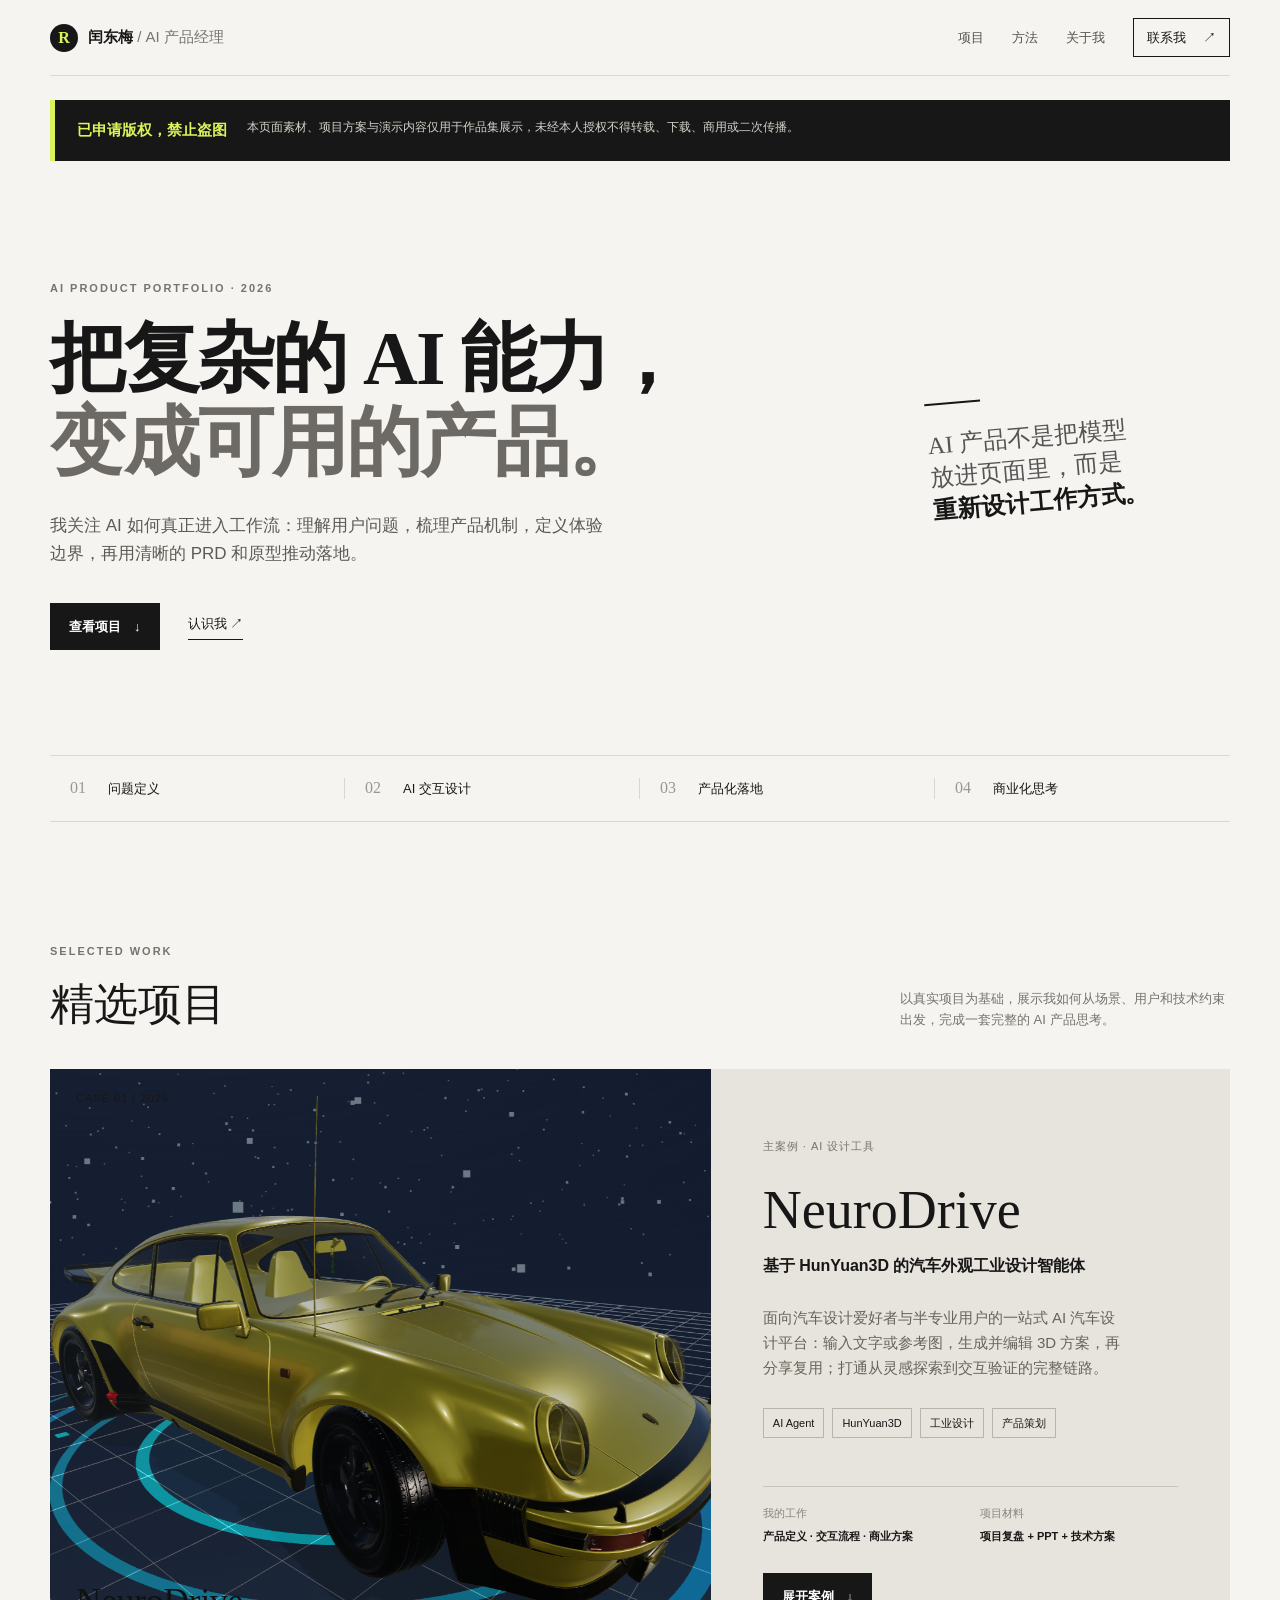
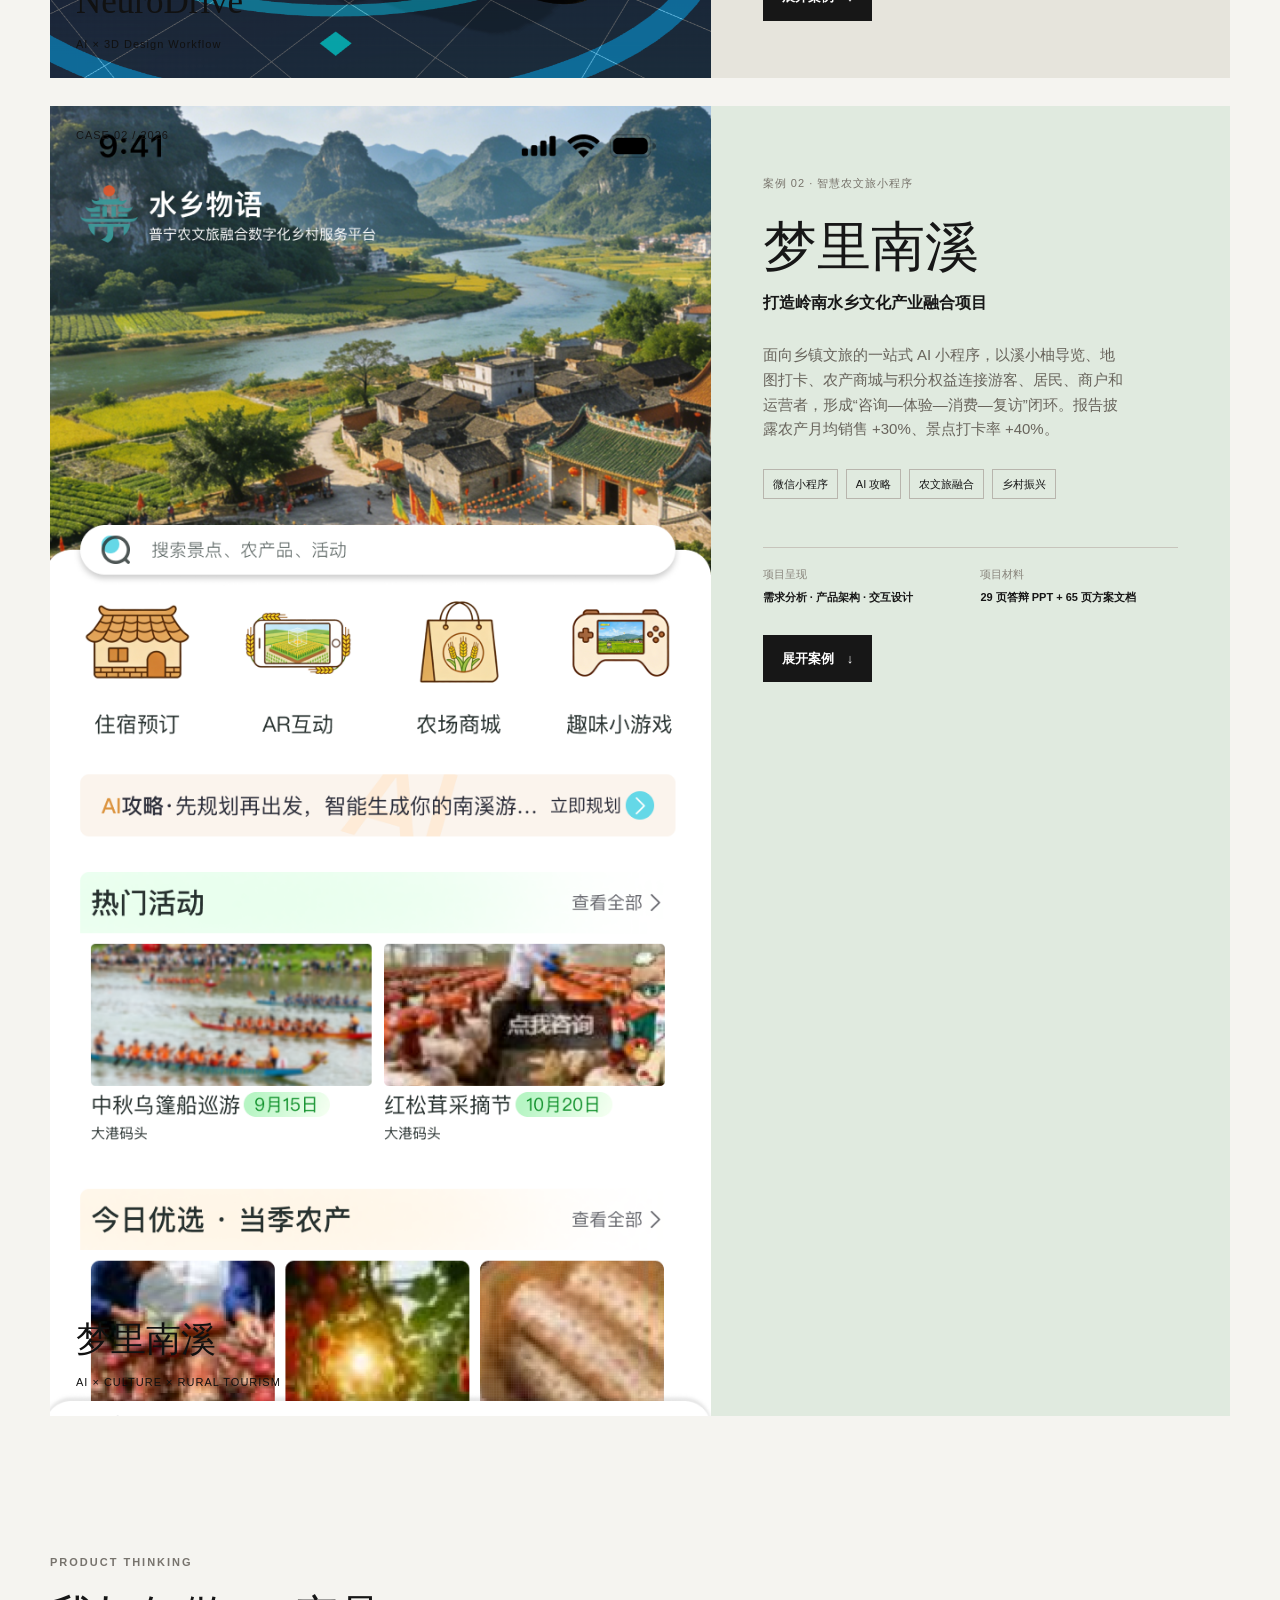
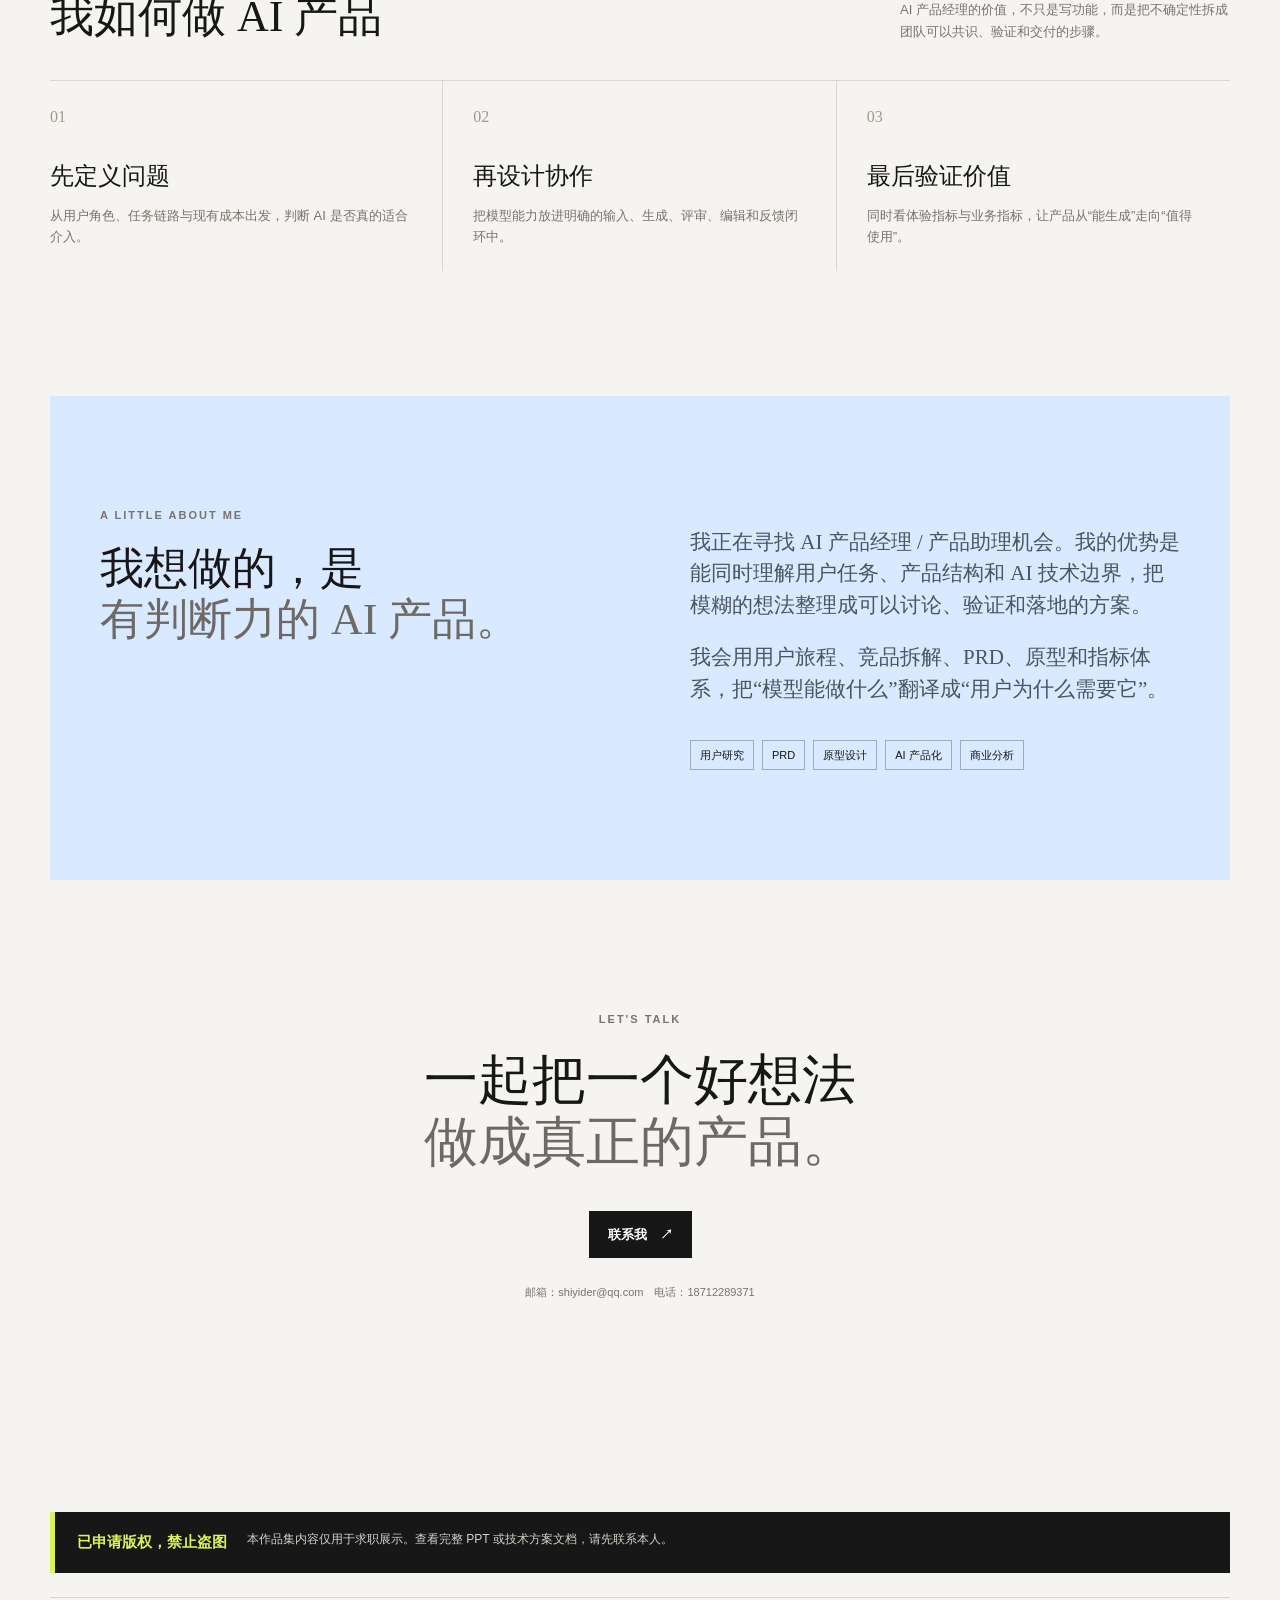
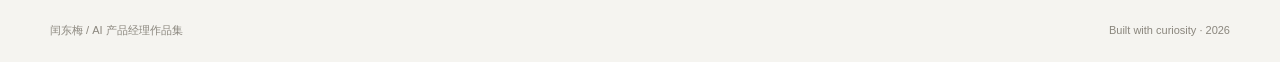
==== portfolio/index.html @ 915ef73a "Add portfolio site" ====
<!doctype html>
<html lang="zh-CN">
<head><meta charset="utf-8"><meta name="viewport" content="width=device-width,initial-scale=1"><meta name="description" content="闰东梅的 AI 产品经理作品集：从用户问题到 AI 产品方案。"><title>闰东梅 | AI 产品经理作品集</title><link rel="stylesheet" href="css/style.css"></head>
<body>
<header class="site-header"><a class="brand" href="#top"><span class="brand-mark">R</span><span>闰东梅<span class="muted"> / AI 产品经理</span></span></a><nav class="nav"><a href="#work">项目</a><a href="#method">方法</a><a href="#about">关于我</a><a class="nav-cta" href="#contact">联系我 <span>↗</span></a></nav></header>
<main id="top">
<section class="hero wrap"><div class="hero-copy"><p class="eyebrow">AI PRODUCT PORTFOLIO · 2026</p><h1>把复杂的 AI 能力，<br><em>变成可用的产品。</em></h1><p class="hero-lead">我关注 AI 如何真正进入工作流：理解用户问题，梳理产品机制，定义体验边界，再用清晰的 PRD 和原型推动落地。</p><div class="hero-actions"><a class="button primary" href="#work">查看项目 <span>↓</span></a><a class="text-link" href="#about">认识我 <span>↗</span></a></div></div><div class="hero-note"><span class="note-line"></span><p>AI 产品不是把模型<br>放进页面里，而是<br><strong>重新设计工作方式。</strong></p></div></section>
<section class="signal wrap"><div><b>01</b><span>问题定义</span></div><div><b>02</b><span>AI 交互设计</span></div><div><b>03</b><span>产品化落地</span></div><div><b>04</b><span>商业化思考</span></div></section>
<section id="work" class="work wrap"><div class="section-head"><div><p class="eyebrow">SELECTED WORK</p><h2>精选项目</h2></div><p class="section-intro">以真实项目为基础，展示我如何从场景、用户和技术约束出发，完成一套完整的 AI 产品思考。</p></div><article class="featured-project"><div class="project-visual"><div class="visual-label">CASE 01 / 2026</div><img src="images/project2/car_design_62.png" alt="NeuroDrive 汽车外观设计方案"><div class="visual-caption">NeuroDrive<br><small>AI × 3D Design Workflow</small></div></div><div class="project-content"><p class="project-kicker">主案例 · AI 设计工具</p><h3>NeuroDrive</h3><p class="project-title">基于 HunYuan3D 的汽车外观工业设计智能体</p><p class="project-desc">面向汽车设计爱好者与半专业用户的一站式 AI 汽车设计平台：输入文字或参考图，生成并编辑 3D 方案，再分享复用；打通从灵感探索到交互验证的完整链路。</p><div class="tag-row"><span>AI Agent</span><span>HunYuan3D</span><span>工业设计</span><span>产品策划</span></div><div class="project-meta"><div><small>我的工作</small><b>产品定义 · 交互流程 · 商业方案</b></div><div><small>项目材料</small><b>项目复盘 + PPT + 技术方案</b></div></div><a class="button dark" href="#case">展开案例 <span>↓</span></a></div></article></section>
<section id="method" class="method wrap"><div class="section-head"><div><p class="eyebrow">PRODUCT THINKING</p><h2>我如何做 AI 产品</h2></div><p class="section-intro">AI 产品经理的价值，不只是写功能，而是把不确定性拆成团队可以共识、验证和交付的步骤。</p></div><div class="method-grid"><div><span>01</span><h3>先定义问题</h3><p>从用户角色、任务链路与现有成本出发，判断 AI 是否真的适合介入。</p></div><div><span>02</span><h3>再设计协作</h3><p>把模型能力放进明确的输入、生成、评审、编辑和反馈闭环中。</p></div><div><span>03</span><h3>最后验证价值</h3><p>同时看体验指标与业务指标，让产品从“能生成”走向“值得使用”。</p></div></div></section>
<section id="case" class="case wrap"><div class="case-intro"><p class="eyebrow">CASE STUDY / NEURODRIVE</p><h2>从“设计效率低”<br>到“方案可持续迭代”</h2><p>以项目复盘报告为主线，结合原 PPT、技术方案、产品流程与界面证据整合。下方分别标注产品目标和报告记录的验证结果，便于快速理解方案与项目产出。</p><div class="source-links"><a href="mailto:shiyider@qq.com?subject=NeuroDrive">???????? PPT ?</a><a href="mailto:shiyider@qq.com?subject=NeuroDrive">?????????? ?</a></div></div>
<div class="case-block"><div class="block-title"><span>01</span><h3>系统五大功能</h3></div><p class="block-desc">NeuroDrive 不止是一个生成器，而是一套围绕设计、改造、感知、协作与沉淀建立的汽车智能创作系统。</p><div class="feature-showcase"><article><div class="feature-number">01</div><h4>生成 2D 平面图</h4><p>输入车型描述、风格关键词和参考图，快速探索汽车外观方向，为后续建模提供设计依据。</p><span class="feature-proof">证据：多模态输入与方案生成工作台</span></article><article><div class="feature-number">02</div><h4>生成 3D 模型图</h4><p>将二维创意推进到可观察、可旋转、可调整的三维模型，支持方案评审与继续改造。</p><span class="feature-proof">证据：3D 模型生成与实时预览</span></article><article><div class="feature-number">03</div><h4>智联感知仓</h4><p>通过物联网设备实时监测车辆与环境状态，把数字模型、实体车辆和传感器数据连接起来。</p><span class="feature-proof">证据：FLUXTWIN IOT 实时监测面板</span></article><article><div class="feature-number">04</div><h4>汽车改造车间</h4><p>围绕材质、轮毂、天气、涂鸦和零部件查看等维度进行个性化改造，并支持模型导出。</p><span class="feature-proof">证据：20+ 颜色、13 种轮毂、7 种天气与语义分割</span></article><article><div class="feature-number">05</div><h4>汽车模型社区</h4><p>沉淀用户作品、改造方案和模型资产，让个人创作可以被展示、复用和持续迭代。</p><span class="feature-proof">产品规划：作品发布、模型分享与灵感互动</span></article></div></div>
<div class="case-block"><div class="block-title"><span>02</span><h3>关键功能证据</h3></div><p class="block-desc">将演示截图转化为 HR 可以快速扫描的产品证据：我不仅参与功能设计，也能把功能组织成完整的用户工作流。</p><div class="evidence-grid"><figure class="evidence-card evidence-wide"><img src="assets/neurodrive/workspace-preview.png" alt="NeuroDrive 3D 创作工作台（替换图）"><figcaption><b>3D 创作工作台</b><span>从输入汽车描述到生成、预览和进一步改造，形成端到端创作入口。</span></figcaption></figure><figure class="evidence-card"><img src="assets/neurodrive/modification-workshop.png" alt="汽车改造车间功能展示"><figcaption><b>汽车改造车间</b><span>材质、颜色、轮毂、天气、涂鸦和部件查看，构成可操作的改造参数。</span></figcaption></figure><figure class="evidence-card"><img src="assets/neurodrive/iot-digital-twin.png" alt="IoT 数字孪生车辆与传感器状态界面（替换图）"><figcaption><b>IoT 数字孪生</b><span>3D 车辆与实时传感器状态同屏联动。</span></figcaption></figure><figure class="evidence-card"><img src="assets/neurodrive/blender-model.png" alt="Blender 汽车模型侧视图"><figcaption><b>Blender 自建模型</b><span>团队使用 Blender 完成模型制作，展示从 AI 方案到 3D 资产的落地能力。</span></figcaption></figure></div></div>
<div class="case-block"><div class="block-title"><span>03</span><h3>背景与痛点</h3></div><div class="pain-grid"><div><b>灵感到方案</b><p>概念草图、参考图和文字需求分散在不同工具，早期沟通成本高。</p></div><div><b>方案到验证</b><p>三维效果生成与修改依赖专业软件，非设计角色难以快速参与评审。</p></div><div><b>迭代到沉淀</b><p>每一轮修改缺少可追溯的版本与参数，经验难以复用。</p></div></div></div>
<div class="case-block"><div class="block-title"><span>02</span><h3>产品方案与用户流</h3></div><div class="flow"><div><span>输入</span><b>文字 / 参考图 / 设计约束</b></div><i>→</i><div><span>生成</span><b>AI Agent 理解意图</b></div><i>→</i><div><span>评审</span><b>多方案对比与标注</b></div><i>→</i><div><span>迭代</span><b>参数调整 / 再生成</b></div></div><div class="feature-list"><p><b>核心功能</b> 多模态输入 · 风格与比例控制 · 多方案生成 · 版本对比 · 设计评审记录</p><p><b>AI 边界</b> AI 负责扩大探索空间，人负责审美判断、工程约束与最终决策。</p></div></div>
<div class="case-block"><div class="block-title"><span>03</span><h3>PRD 关键页</h3></div><div class="prd-grid"><div><small>P0 · 需求 01</small><h4>生成设计方案</h4><p>用户输入车型定位、设计关键词与参考图后，系统生成可比较的候选方案，并展示本次生成的约束条件。</p><label>验收标准</label><p class="accept">生成结果与输入约束一致；支持收藏、重新生成与进入详情。</p></div><div><small>P0 · 需求 02</small><h4>方案对比与迭代</h4><p>用户可对多个方案进行并列对比，通过自然语言或参数调整继续迭代。</p><label>验收标准</label><p class="accept">保留版本关系；每次迭代可回退；修改意图可被系统复述确认。</p></div><div><small>P1 · 需求 03</small><h4>评审协作</h4><p>支持对关键部位添加批注，沉淀评审结论，为下一轮生成提供上下文。</p><label>验收标准</label><p class="accept">批注与版本绑定；结论可导出；权限与项目成员可管理。</p></div></div></div>
<div class="case-block"><div class="block-title"><span>04</span><h3>原型与视觉方向</h3></div><p class="block-desc">界面以“工作台”而非“聊天框”为核心：左侧管理项目上下文，中间浏览方案，右侧控制生成条件与迭代历史。</p><div class="prototype-wall"><img src="images/project2/car_design_63.png" alt="方案界面素材"><img src="images/project2/car_design_64.png" alt="设计方案素材"><img src="images/project2/car_design_68.png" alt="设计流程素材"><img src="images/project2/car_design_69.png" alt="三维设计素材"></div></div>
<div class="case-block two-col"><div><div class="block-title"><span>05</span><h3>竞品与产品拆解</h3></div><p>竞品可按“生成能力 × 专业控制 × 协作沉淀”拆解。通用图像生成工具擅长探索，但缺少汽车设计语境；传统 3D 软件专业度高，但学习成本和协作门槛高。</p><div class="matrix"><div><span>通用生成工具</span><b>探索快</b></div><div><span>传统 3D 工具</span><b>控制强</b></div><div class="highlight"><span>NeuroDrive</span><b>连接生成与设计流程</b></div></div></div><div><div class="block-title"><span>06</span><h3>商业模式</h3></div><ul class="clean-list"><li><b>目标客户</b><span>汽车设计团队、设计院校、独立设计师</span></li><li><b>价值主张</b><span>降低早期探索成本，缩短方案沟通与验证周期</span></li><li><b>收入方式</b><span>团队订阅 + 企业私有化部署 + 增值算力服务</span></li><li><b>关键指标</b><span>有效方案采纳率、单项目迭代次数、评审周期</span></li></ul></div></div></section>
<section id="about" class="about wrap"><div><p class="eyebrow">A LITTLE ABOUT ME</p><h2>我想做的，是<br><em>有判断力的 AI 产品。</em></h2></div><div class="about-copy"><p>我正在寻找 AI 产品经理 / 产品助理机会。我的优势是能同时理解用户任务、产品结构和 AI 技术边界，把模糊的想法整理成可以讨论、验证和落地的方案。</p><p>我会用用户旅程、竞品拆解、PRD、原型和指标体系，把“模型能做什么”翻译成“用户为什么需要它”。</p><div class="skill-row"><span>用户研究</span><span>PRD</span><span>原型设计</span><span>AI 产品化</span><span>商业分析</span></div></div></section>
<section id="contact" class="contact wrap"><p class="eyebrow">LET'S TALK</p><h2>一起把一个好想法<br><em>做成真正的产品。</em></h2><a class="button primary" href="mailto:shiyider@qq.com">联系我 <span>↗</span></a><p class="contact-note">邮箱：shiyider@qq.com　电话：18712289371</p></section>
</main><footer class="footer wrap"><span>闰东梅 / AI 产品经理作品集</span><span>Built with curiosity · 2026</span></footer><script src="js/main.js"></script><script src="js/neurodrive-review.js"></script><script src="js/nanxi-review.js"></script></body></html>
---- portfolio/css/style.css ----
:root{--ink:#171717;--muted:#77736d;--paper:#f5f4f0;--line:#d9d7d0;--acid:#d8f45a;--blue:#d9e9ff}*{box-sizing:border-box}html{scroll-behavior:smooth}body{margin:0;background:var(--paper);color:var(--ink);font:15px/1.65 Arial,"Microsoft YaHei",sans-serif}a{color:inherit;text-decoration:none}.wrap{width:min(1180px,calc(100% - 64px));margin:auto}.site-header{height:76px;display:flex;align-items:center;justify-content:space-between;width:min(1180px,calc(100% - 64px));margin:auto;border-bottom:1px solid var(--line)}.brand{display:flex;gap:10px;align-items:center;font-weight:700}.brand-mark{display:grid;place-items:center;width:28px;height:28px;background:var(--ink);color:var(--acid);font:700 16px Georgia;border-radius:50%}.muted{color:var(--muted);font-weight:400}.nav{display:flex;align-items:center;gap:28px;font-size:13px}.nav a{color:#57534d}.nav-cta{border:1px solid var(--ink);padding:8px 13px;color:var(--ink)!important}.nav-cta span,.button span{margin-left:13px}.hero{min-height:570px;display:flex;align-items:center;justify-content:space-between;padding:85px 0 95px}.eyebrow{font-size:11px;letter-spacing:2px;color:var(--muted);margin:0 0 20px;font-weight:700}.hero h1{font:600 clamp(42px,6vw,76px)/1.1 Georgia,"Songti SC",serif;letter-spacing:-2px;margin:0 0 27px}.hero h1 em,.about h2 em,.contact h2 em{font-style:normal;color:#6d6a65}.hero-lead{max-width:560px;font-size:17px;color:#5e5b55}.hero-actions{display:flex;align-items:center;gap:28px;margin-top:35px}.button{display:inline-flex;align-items:center;padding:13px 19px;font-size:13px;font-weight:700}.button.primary{background:var(--ink);color:#fff}.button.dark{background:var(--ink);color:#fff;margin-top:28px}.text-link{font-size:13px;border-bottom:1px solid var(--ink);padding-bottom:4px}.hero-note{width:300px;font:24px/1.35 Georgia,"Songti SC",serif;transform:rotate(-5deg);color:#555}.hero-note .note-line{display:block;width:56px;border-top:2px solid var(--ink);margin-bottom:22px}.hero-note strong{color:var(--ink)}.signal{display:grid;grid-template-columns:repeat(4,1fr);border-top:1px solid var(--line);border-bottom:1px solid var(--line);padding:22px 0;margin-bottom:120px}.signal div{display:flex;gap:22px;align-items:center;border-right:1px solid var(--line);padding-left:20px}.signal div:last-child{border-right:0}.signal b{font:16px Georgia;color:#9b978e}.signal span{font-size:13px}.section-head{display:flex;justify-content:space-between;align-items:end;margin-bottom:38px}.section-head h2,.about h2,.contact h2{font:500 44px/1.15 Georgia,"Songti SC",serif;margin:0}.section-intro{max-width:330px;color:var(--muted);font-size:13px;margin:0}.featured-project{display:grid;grid-template-columns:1.12fr .88fr;background:#e6e4dc}.project-visual{min-height:520px;position:relative;overflow:hidden;background:#cddae4}.project-visual img{width:100%;height:100%;object-fit:cover;display:block;mix-blend-mode:multiply}.visual-label{position:absolute;z-index:2;top:23px;left:26px;font:11px Arial;letter-spacing:1px}.visual-caption{position:absolute;z-index:2;bottom:24px;left:26px;font:35px Georgia;line-height:1;color:#111}.visual-caption small{font:11px Arial;letter-spacing:1px}.project-content{padding:57px 52px}.project-kicker{font-size:11px;color:#78746c;letter-spacing:1px}.project-content h3{font:54px/1 Georgia;margin:28px 0 10px}.project-title{font-size:16px;font-weight:700}.project-desc{color:#68645c;margin:27px 0;max-width:365px}.tag-row{display:flex;flex-wrap:wrap;gap:8px}.tag-row span,.skill-row span{border:1px solid #b8b5ad;padding:5px 9px;font-size:11px}.project-meta{border-top:1px solid #c7c4bb;margin-top:48px;padding-top:17px;display:grid;grid-template-columns:1fr 1fr;gap:20px}.project-meta small{display:block;color:#88847b;font-size:11px}.project-meta b{display:block;font-size:11px;margin-top:5px}.method{padding:137px 0 125px}.method-grid{display:grid;grid-template-columns:repeat(3,1fr);border-top:1px solid var(--line)}.method-grid>div{padding:24px 30px 10px 0;border-right:1px solid var(--line)}.method-grid>div+div{padding-left:30px}.method-grid>div:last-child{border:0}.method-grid span,.block-title span{color:#9d998e;font:16px Georgia}.method-grid h3{font:24px Georgia;margin:30px 0 12px}.method-grid p,.block-desc{color:var(--muted);font-size:13px}.case{padding-bottom:130px}.case-intro{display:grid;grid-template-columns:1fr 1.4fr 1fr;gap:50px;padding-bottom:75px}.case-intro h2{font:40px/1.15 Georgia;margin:0}.case-intro>p:not(.eyebrow){color:var(--muted);font-size:13px;margin:0}.source-links{grid-column:2/4;display:flex;gap:22px}.source-links a{font-size:12px;text-decoration:underline}.case-block{border-top:1px solid var(--line);padding:34px 0 72px}.block-title{display:flex;gap:22px;align-items:baseline;margin-bottom:30px}.block-title h3{font:28px Georgia;margin:0}.pain-grid{display:grid;grid-template-columns:repeat(3,1fr);gap:35px;padding-left:63px}.pain-grid b{font-size:14px}.pain-grid p{font-size:13px;color:var(--muted);margin-top:9px}.flow{display:grid;grid-template-columns:1fr 30px 1fr 30px 1fr 30px 1fr;align-items:center;gap:12px;padding:30px 0;border-top:1px solid var(--line);border-bottom:1px solid var(--line)}.flow div{background:#e8e6de;padding:18px 16px}.flow span{display:block;color:#99958c;font-size:11px}.flow b{font-size:13px}.flow i{font-style:normal;color:#888}.feature-list{display:grid;grid-template-columns:1fr 1fr;gap:30px;margin:25px 0 0 63px}.feature-list p{font-size:13px;color:var(--muted)}.feature-list b{color:var(--ink);margin-right:8px}.prd-grid{display:grid;grid-template-columns:repeat(3,1fr);gap:18px;padding-left:63px}.prd-grid>div{background:#e8e6de;padding:25px}.prd-grid small{color:#958f83;font-size:11px}.prd-grid h4{font:21px Georgia;margin:23px 0 10px}.prd-grid p{font-size:12px;color:var(--muted)}.prd-grid label{font-size:10px;color:#777268}.prd-grid .accept{border-left:2px solid #a8b568;padding-left:10px}.block-desc{margin:-14px 0 25px 63px}.prototype-wall{display:grid;grid-template-columns:repeat(4,1fr);gap:13px;margin-left:63px}.prototype-wall img{width:100%;height:190px;object-fit:cover;background:#dce8ee}.two-col{display:grid;grid-template-columns:1fr 1fr;gap:80px}.two-col .block-title{margin-bottom:20px}.two-col p{font-size:13px;color:var(--muted)}.matrix{margin-top:25px}.matrix div{display:flex;justify-content:space-between;padding:11px 14px;border-bottom:1px solid var(--line);font-size:12px}.matrix .highlight{background:var(--ink);color:#fff;border:0}.clean-list{padding:0;margin:0;list-style:none}.clean-list li{display:grid;grid-template-columns:95px 1fr;padding:12px 0;border-bottom:1px solid var(--line);font-size:12px}.clean-list li span{color:var(--muted)}.about{display:grid;grid-template-columns:1fr 1fr;gap:100px;background:var(--blue);max-width:none;padding:110px max(32px,calc((100% - 1180px)/2));}.about-copy{max-width:500px}.about-copy>p{font:21px/1.5 Georgia;color:#4b5662}.skill-row{display:flex;flex-wrap:wrap;gap:8px;margin-top:35px}.skill-row span{border-color:#9cacbb}.contact{padding:130px 0;text-align:center}.contact h2{font-size:54px;margin-bottom:38px}.contact-note{color:var(--muted);font-size:11px;margin-top:25px}.footer{border-top:1px solid var(--line);display:flex;justify-content:space-between;padding:23px 0;color:#8a867d;font-size:11px}@media(max-width:760px){.wrap,.site-header{width:calc(100% - 36px)}.site-header{height:62px}.nav a:not(.nav-cta){display:none}.hero{min-height:auto;padding:70px 0 80px}.hero-note{display:none}.hero h1{letter-spacing:-1px}.signal{grid-template-columns:1fr 1fr;margin-bottom:80px}.signal div{padding:12px 0;border-right:0}.section-head,.case-intro,.about{display:block}.section-intro{margin-top:22px}.featured-project{display:block}.project-visual{min-height:310px}.project-content{padding:35px 25px}.project-content h3{font-size:46px}.method{padding:85px 0}.method-grid,.pain-grid,.prd-grid,.prototype-wall,.two-col{display:block;padding-left:0}.method-grid>div,.method-grid>div+div{border-right:0;border-bottom:1px solid var(--line);padding:25px 0}.pain-grid>div,.prd-grid>div{margin-bottom:14px}.flow{display:block}.flow div{margin:8px 0}.flow i{display:block;text-align:center}.feature-list{display:block;margin-left:0}.feature-list p{margin-top:22px}.case-intro h2{font-size:36px;margin-bottom:25px}.source-links{display:block;margin-top:25px}.source-links a{display:block;margin:10px 0}.prototype-wall img{height:170px;margin-bottom:12px}.about{padding:80px 18px}.about h2{font-size:38px;margin-bottom:35px}.contact h2{font-size:42px}.footer{display:block}.footer span{display:block;margin:6px 0}}
:root{--ink:#171717;--muted:#77736d;--paper:#f5f4f0;--line:#d9d7d0;--acid:#d8f45a;--blue:#d9e9ff}*{box-sizing:border-box}html{scroll-behavior:smooth}body{margin:0;background:var(--paper);color:var(--ink);font:15px/1.65 Arial,"Microsoft YaHei",sans-serif}a{color:inherit;text-decoration:none}.wrap{width:min(1180px,calc(100% - 64px));margin:auto}.site-header{height:76px;display:flex;align-items:center;justify-content:space-between;width:min(1180px,calc(100% - 64px));margin:auto;border-bottom:1px solid var(--line)}.brand{display:flex;gap:10px;align-items:center;font-weight:700}.brand-mark{display:grid;place-items:center;width:28px;height:28px;background:var(--ink);color:var(--acid);font:700 16px Georgia;border-radius:50%}.muted{color:var(--muted);font-weight:400}.nav{display:flex;align-items:center;gap:28px;font-size:13px}.nav a{color:#57534d}.nav-cta{border:1px solid var(--ink);padding:8px 13px;color:var(--ink)!important}.nav-cta span,.button span{margin-left:13px}.hero{min-height:570px;display:flex;align-items:center;justify-content:space-between;padding:85px 0 95px}.eyebrow{font-size:11px;letter-spacing:2px;color:var(--muted);margin:0 0 20px;font-weight:700}.hero h1{font:600 clamp(42px,6vw,76px)/1.1 Georgia,"Songti SC",serif;letter-spacing:-2px;margin:0 0 27px}.hero h1 em,.about h2 em,.contact h2 em{font-style:normal;color:#6d6a65}.hero-lead{max-width:560px;font-size:17px;color:#5e5b55}.hero-actions{display:flex;align-items:center;gap:28px;margin-top:35px}.button{display:inline-flex;align-items:center;padding:13px 19px;font-size:13px;font-weight:700}.button.primary{background:var(--ink);color:#fff}.button.dark{background:var(--ink);color:#fff;margin-top:28px}.text-link{font-size:13px;border-bottom:1px solid var(--ink);padding-bottom:4px}.hero-note{width:300px;font:24px/1.35 Georgia,"Songti SC",serif;transform:rotate(-5deg);color:#555}.hero-note .note-line{display:block;width:56px;border-top:2px solid var(--ink);margin-bottom:22px}.hero-note strong{color:var(--ink)}.signal{display:grid;grid-template-columns:repeat(4,1fr);border-top:1px solid var(--line);border-bottom:1px solid var(--line);padding:22px 0;margin-bottom:120px}.signal div{display:flex;gap:22px;align-items:center;border-right:1px solid var(--line);padding-left:20px}.signal div:last-child{border-right:0}.signal b{font:16px Georgia;color:#9b978e}.signal span{font-size:13px}.section-head{display:flex;justify-content:space-between;align-items:end;margin-bottom:38px}.section-head h2,.about h2,.contact h2{font:500 44px/1.15 Georgia,"Songti SC",serif;margin:0}.section-intro{max-width:330px;color:var(--muted);font-size:13px;margin:0}.featured-project{display:grid;grid-template-columns:1.12fr .88fr;background:#e6e4dc}.project-visual{min-height:520px;position:relative;overflow:hidden;background:#cddae4}.project-visual img{width:100%;height:100%;object-fit:cover;display:block;mix-blend-mode:multiply}.visual-label{position:absolute;z-index:2;top:23px;left:26px;font:11px Arial;letter-spacing:1px}.visual-caption{position:absolute;z-index:2;bottom:24px;left:26px;font:35px Georgia;line-height:1;color:#111}.visual-caption small{font:11px Arial;letter-spacing:1px}.project-content{padding:57px 52px}.project-kicker{font-size:11px;color:#78746c;letter-spacing:1px}.project-content h3{font:54px/1 Georgia;margin:28px 0 10px}.project-title{font-size:16px;font-weight:700}.project-desc{color:#68645c;margin:27px 0;max-width:365px}.tag-row{display:flex;flex-wrap:wrap;gap:8px}.tag-row span,.skill-row span{border:1px solid #b8b5ad;padding:5px 9px;font-size:11px}.project-meta{border-top:1px solid #c7c4bb;margin-top:48px;padding-top:17px;display:grid;grid-template-columns:1fr 1fr;gap:20px}.project-meta small{display:block;color:#88847b;font-size:11px}.project-meta b{display:block;font-size:11px;margin-top:5px}.method{padding:137px 0 125px}.method-grid{display:grid;grid-template-columns:repeat(3,1fr);border-top:1px solid var(--line)}.method-grid>div{padding:24px 30px 10px 0;border-right:1px solid var(--line)}.method-grid>div+div{padding-left:30px}.method-grid>div:last-child{border:0}.method-grid span,.block-title span{color:#9d998e;font:16px Georgia}.method-grid h3{font:24px Georgia;margin:30px 0 12px}.method-grid p,.block-desc{color:var(--muted);font-size:13px}.case{padding-bottom:130px}.case-intro{display:grid;grid-template-columns:1fr 1.4fr 1fr;gap:50px;padding-bottom:75px}.case-intro h2{font:40px/1.15 Georgia;margin:0}.case-intro>p:not(.eyebrow){color:var(--muted);font-size:13px;margin:0}.source-links{grid-column:2/4;display:flex;gap:22px}.source-links a{font-size:12px;text-decoration:underline}.case-block{border-top:1px solid var(--line);padding:34px 0 72px}.block-title{display:flex;gap:22px;align-items:baseline;margin-bottom:30px}.block-title h3{font:28px Georgia;margin:0}.pain-grid{display:grid;grid-template-columns:repeat(3,1fr);gap:35px;padding-left:63px}.pain-grid b{font-size:14px}.pain-grid p{font-size:13px;color:var(--muted);margin-top:9px}.flow{display:grid;grid-template-columns:1fr 30px 1fr 30px 1fr 30px 1fr;align-items:center;gap:12px;padding:30px 0;border-top:1px solid var(--line);border-bottom:1px solid var(--line)}.flow div{background:#e8e6de;padding:18px 16px}.flow span{display:block;color:#99958c;font-size:11px}.flow b{font-size:13px}.flow i{font-style:normal;color:#888}.feature-list{display:grid;grid-template-columns:1fr 1fr;gap:30px;margin:25px 0 0 63px}.feature-list p{font-size:13px;color:var(--muted)}.feature-list b{color:var(--ink);margin-right:8px}.prd-grid{display:grid;grid-template-columns:repeat(3,1fr);gap:18px;padding-left:63px}.prd-grid>div{background:#e8e6de;padding:25px}.prd-grid small{color:#958f83;font-size:11px}.prd-grid h4{font:21px Georgia;margin:23px 0 10px}.prd-grid p{font-size:12px;color:var(--muted)}.prd-grid label{font-size:10px;color:#777268}.prd-grid .accept{border-left:2px solid #a8b568;padding-left:10px}.block-desc{margin:-14px 0 25px 63px}.prototype-wall{display:grid;grid-template-columns:repeat(4,1fr);gap:13px;margin-left:63px}.prototype-wall img{width:100%;height:190px;object-fit:cover;background:#dce8ee}.two-col{display:grid;grid-template-columns:1fr 1fr;gap:80px}.two-col .block-title{margin-bottom:20px}.two-col p{font-size:13px;color:var(--muted)}.matrix{margin-top:25px}.matrix div{display:flex;justify-content:space-between;padding:11px 14px;border-bottom:1px solid var(--line);font-size:12px}.matrix .highlight{background:var(--ink);color:#fff;border:0}.clean-list{padding:0;margin:0;list-style:none}.clean-list li{display:grid;grid-template-columns:95px 1fr;padding:12px 0;border-bottom:1px solid var(--line);font-size:12px}.clean-list li span{color:var(--muted)}.about{display:grid;grid-template-columns:1fr 1fr;gap:100px;background:var(--blue);max-width:none;padding:110px max(32px,calc((100% - 1180px)/2));}.about-copy{max-width:500px}.about-copy>p{font:21px/1.5 Georgia;color:#4b5662}.skill-row{display:flex;flex-wrap:wrap;gap:8px;margin-top:35px}.skill-row span{border-color:#9cacbb}.contact{padding:130px 0;text-align:center}.contact h2{font-size:54px;margin-bottom:38px}.contact-note{color:var(--muted);font-size:11px;margin-top:25px}.footer{border-top:1px solid var(--line);display:flex;justify-content:space-between;padding:23px 0;color:#8a867d;font-size:11px}.feature-showcase{display:grid;grid-template-columns:repeat(5,1fr);gap:12px;margin-left:63px}.feature-showcase article{background:#e8e6de;padding:20px 17px;min-height:245px}.feature-number{font:18px Georgia;color:#99958c}.feature-showcase h4{font:20px Georgia;margin:26px 0 10px}.feature-showcase p{font-size:12px;color:var(--muted);margin:0 0 22px}.feature-proof{display:block;border-top:1px solid #cbc8c0;padding-top:12px;color:#77736b;font-size:10px}.evidence-grid{display:grid;grid-template-columns:repeat(2,1fr);gap:16px;margin-left:63px}.evidence-card{background:#e8e6de;margin:0}.evidence-card img{display:block;width:100%;height:225px;object-fit:cover;object-position:center}.evidence-wide{grid-column:span 2}.evidence-wide img{height:300px}.evidence-card figcaption{display:grid;gap:4px;padding:17px 18px 19px}.evidence-card figcaption b{font:18px Georgia}.evidence-card figcaption span{color:var(--muted);font-size:12px}@media(max-width:760px){.wrap,.site-header{width:calc(100% - 36px)}.site-header{height:62px}.nav a:not(.nav-cta){display:none}.hero{min-height:auto;padding:70px 0 80px}.hero-note{display:none}.hero h1{letter-spacing:-1px}.signal{grid-template-columns:1fr 1fr;margin-bottom:80px}.signal div{padding:12px 0;border-right:0}.section-head,.case-intro,.about{display:block}.section-intro{margin-top:22px}.featured-project{display:block}.project-visual{min-height:310px}.project-content{padding:35px 25px}.project-content h3{font-size:46px}.method{padding:85px 0}.method-grid,.pain-grid,.prd-grid,.prototype-wall,.two-col,.feature-showcase,.evidence-grid{display:block;padding-left:0;margin-left:0}.method-grid>div,.method-grid>div+div{border-right:0;border-bottom:1px solid var(--line);padding:25px 0}.pain-grid>div,.prd-grid>div{margin-bottom:14px}.feature-showcase article{margin-bottom:12px}.flow{display:block}.flow div{margin:8px 0}.flow i{display:block;text-align:center}.feature-list{display:block;margin-left:0}.feature-list p{margin-top:22px}.case-intro h2{font-size:36px;margin-bottom:25px}.source-links{display:block;margin-top:25px}.source-links a{display:block;margin:10px 0}.prototype-wall img{height:170px;margin-bottom:12px}.evidence-card,.evidence-wide{margin-bottom:12px}.evidence-card img,.evidence-wide img{height:190px}.about{padding:80px 18px}.about h2{font-size:38px;margin-bottom:35px}.contact h2{font-size:42px}.footer{display:block}.footer span{display:block;margin:6px 0}}
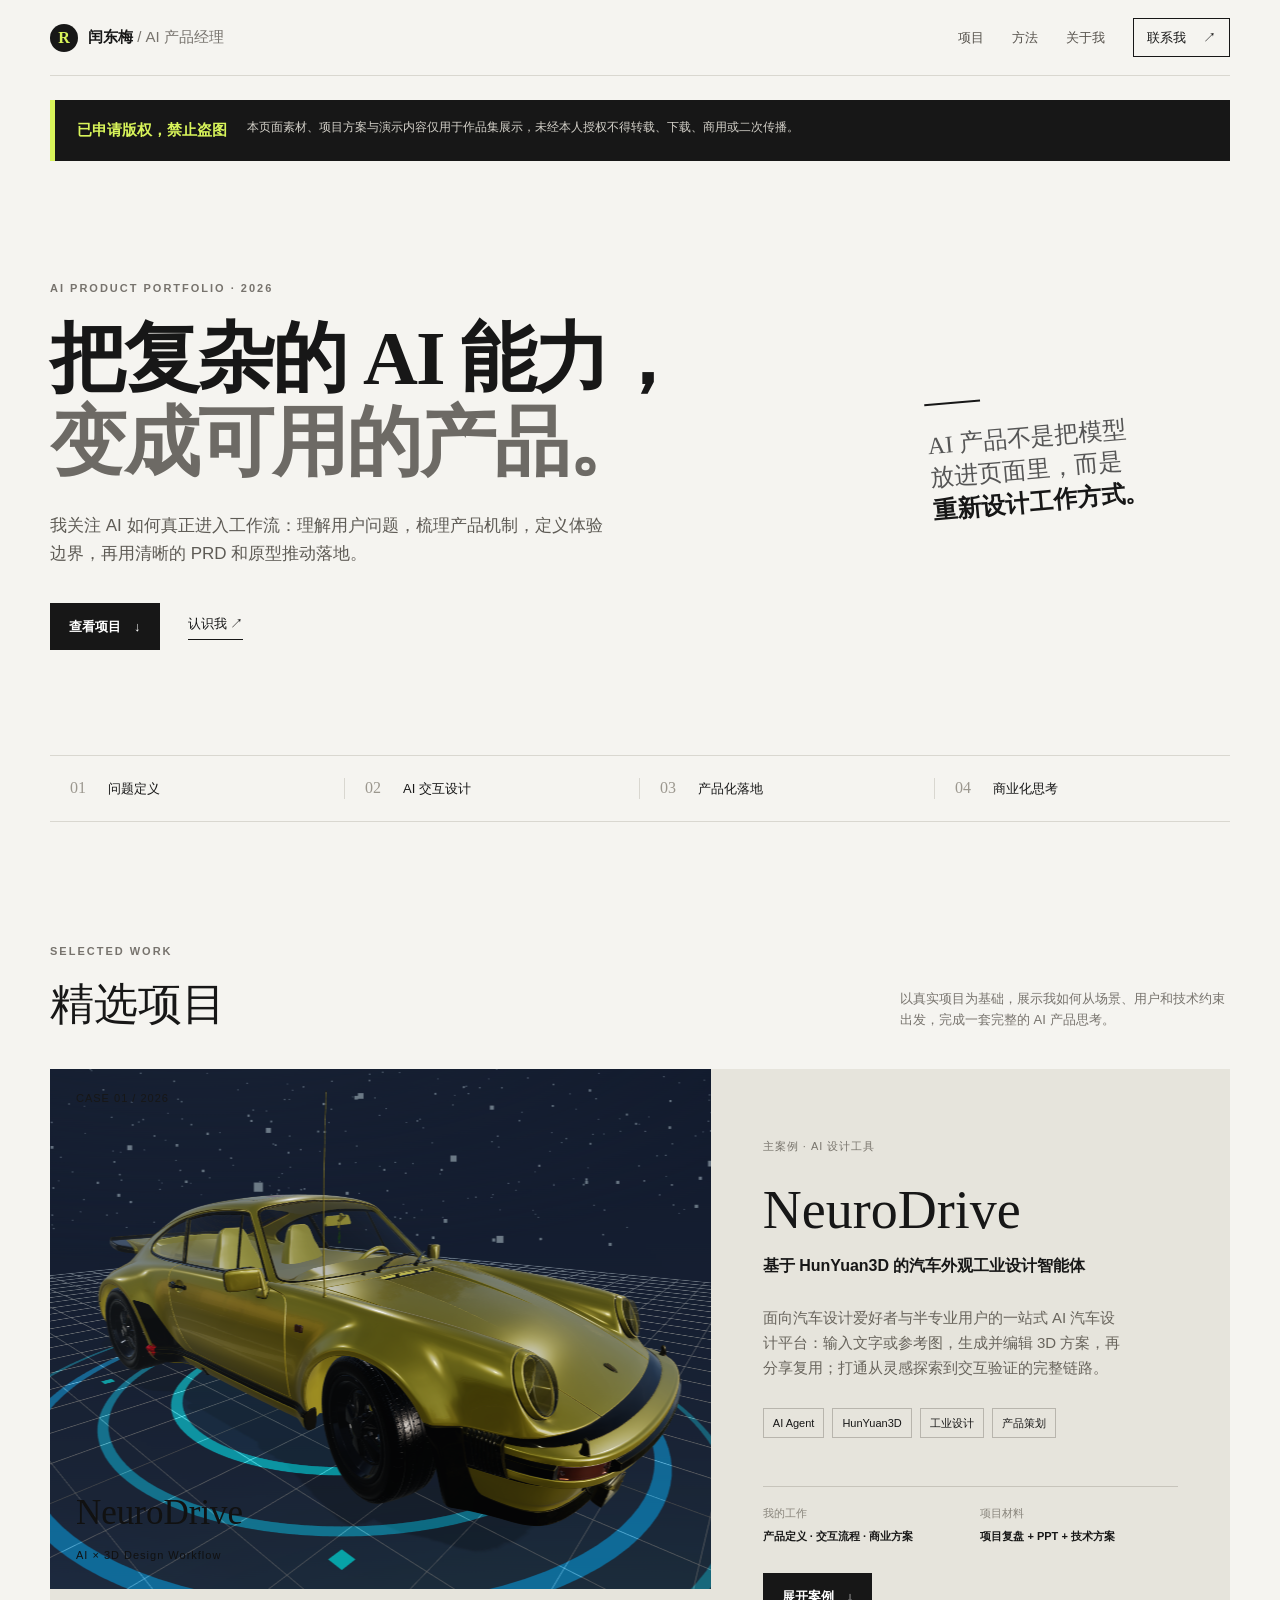
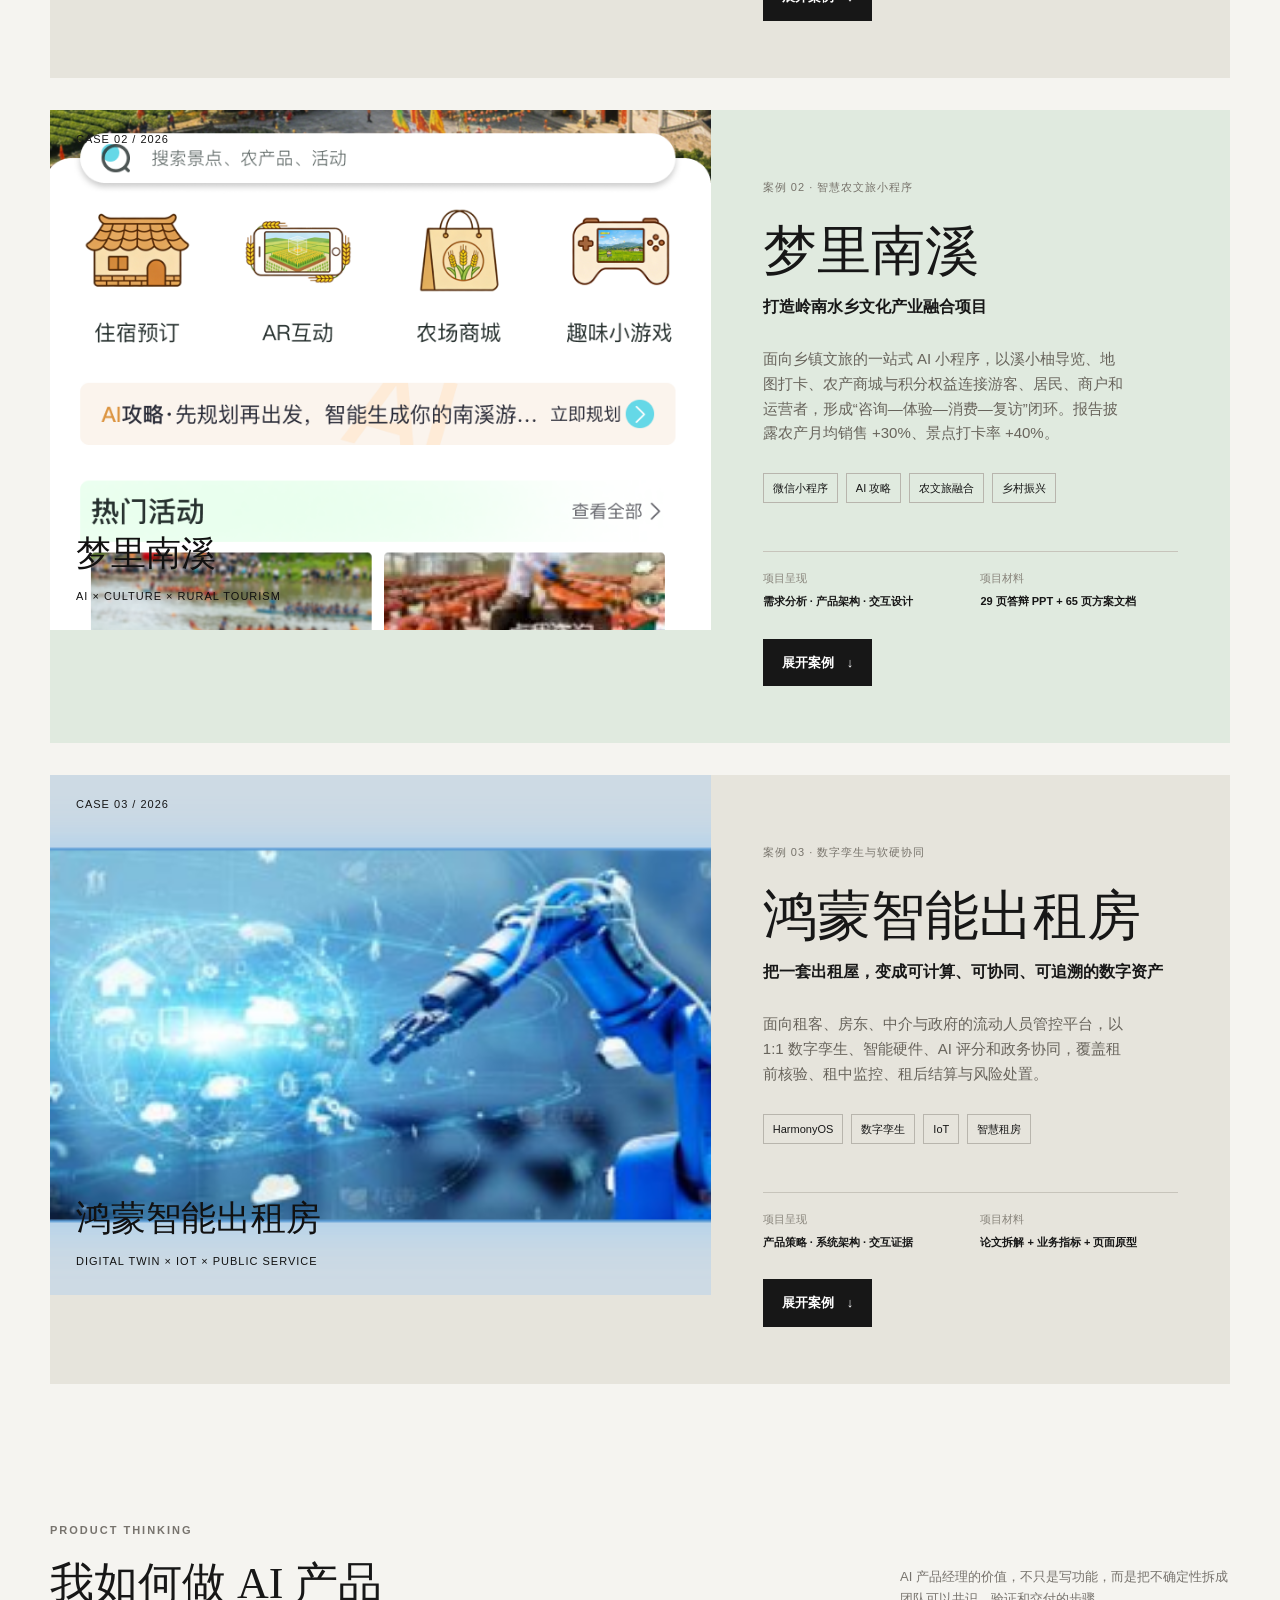
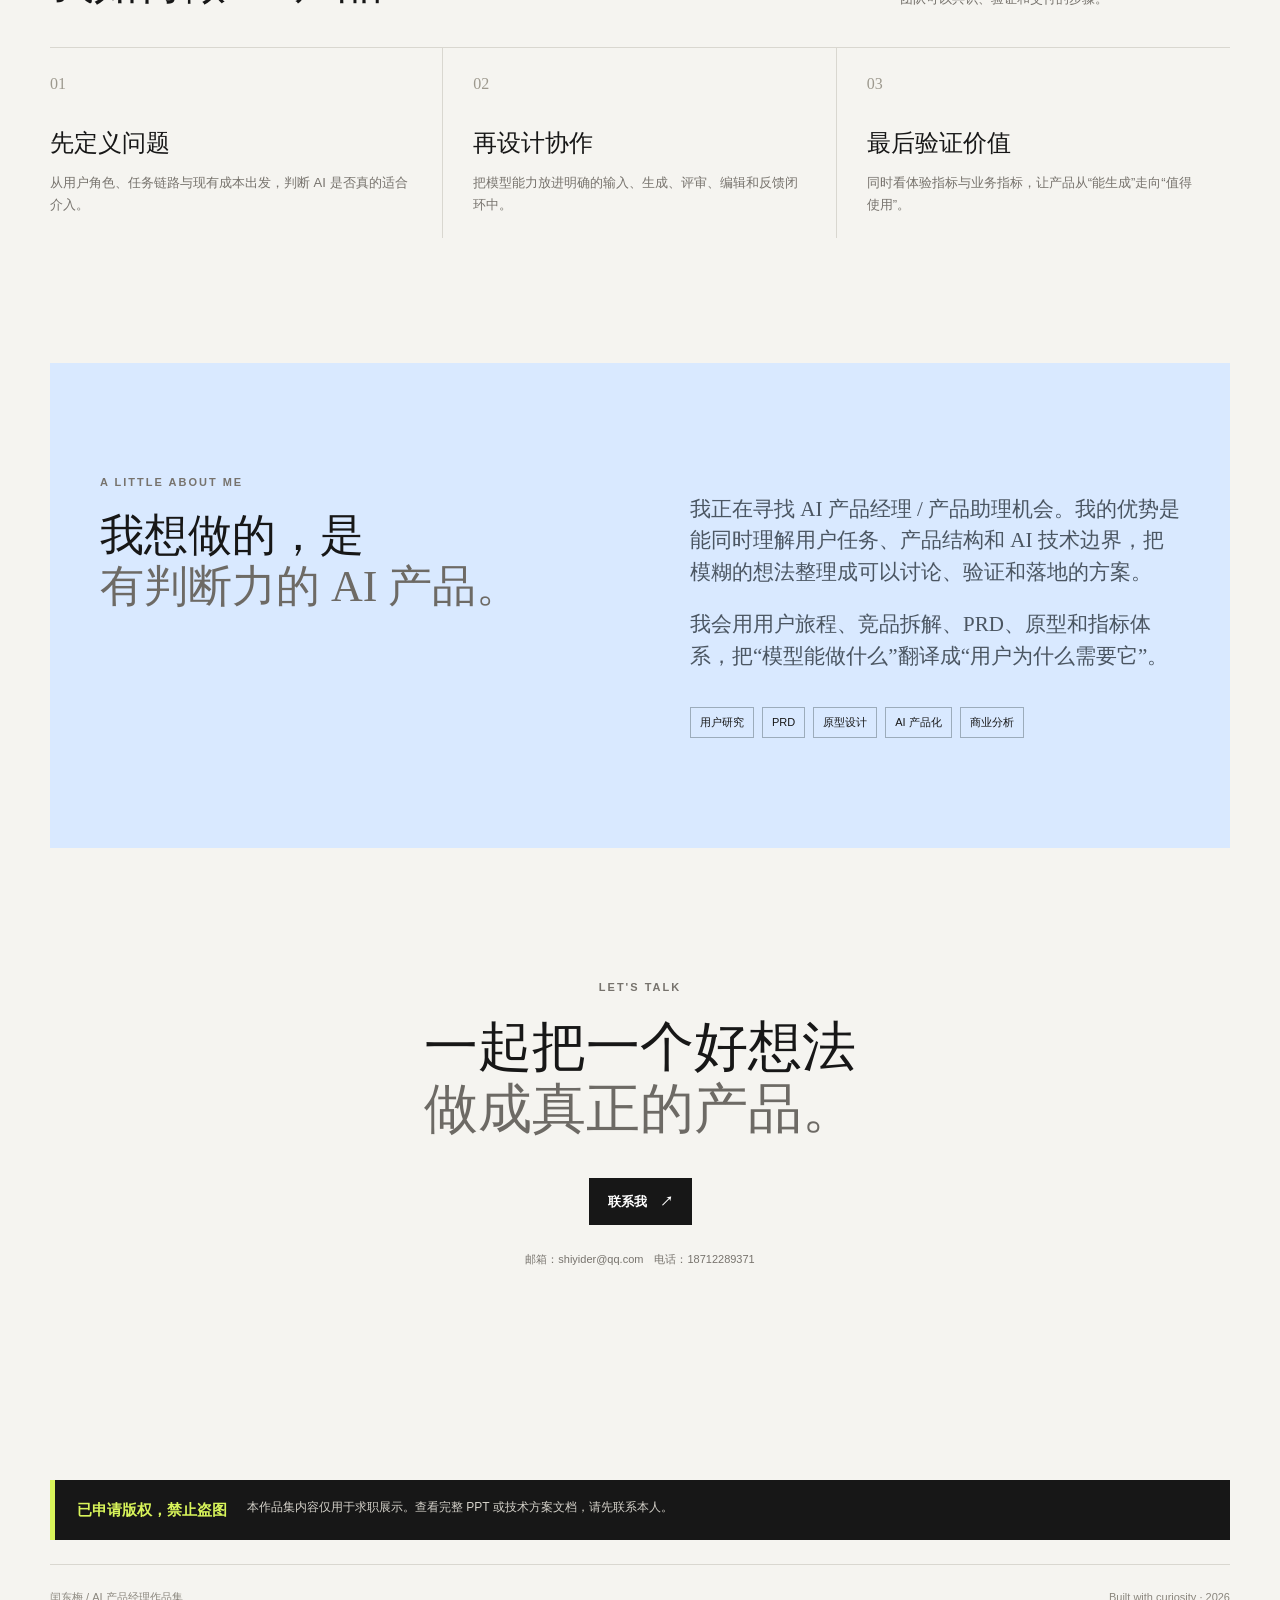
==== commit e12d4c53: "Add smart rental case study and unify project cards" ====
--- a/portfolio/index.html
+++ b/portfolio/index.html
@@ -8,7 +8,7 @@
 <section class="signal wrap"><div><b>01</b><span>问题定义</span></div><div><b>02</b><span>AI 交互设计</span></div><div><b>03</b><span>产品化落地</span></div><div><b>04</b><span>商业化思考</span></div></section>
 <section id="work" class="work wrap"><div class="section-head"><div><p class="eyebrow">SELECTED WORK</p><h2>精选项目</h2></div><p class="section-intro">以真实项目为基础，展示我如何从场景、用户和技术约束出发，完成一套完整的 AI 产品思考。</p></div><article class="featured-project"><div class="project-visual"><div class="visual-label">CASE 01 / 2026</div><img src="images/project2/car_design_62.png" alt="NeuroDrive 汽车外观设计方案"><div class="visual-caption">NeuroDrive<br><small>AI × 3D Design Workflow</small></div></div><div class="project-content"><p class="project-kicker">主案例 · AI 设计工具</p><h3>NeuroDrive</h3><p class="project-title">基于 HunYuan3D 的汽车外观工业设计智能体</p><p class="project-desc">面向汽车设计爱好者与半专业用户的一站式 AI 汽车设计平台：输入文字或参考图，生成并编辑 3D 方案，再分享复用；打通从灵感探索到交互验证的完整链路。</p><div class="tag-row"><span>AI Agent</span><span>HunYuan3D</span><span>工业设计</span><span>产品策划</span></div><div class="project-meta"><div><small>我的工作</small><b>产品定义 · 交互流程 · 商业方案</b></div><div><small>项目材料</small><b>项目复盘 + PPT + 技术方案</b></div></div><a class="button dark" href="#case">展开案例 <span>↓</span></a></div></article></section>
 <section id="method" class="method wrap"><div class="section-head"><div><p class="eyebrow">PRODUCT THINKING</p><h2>我如何做 AI 产品</h2></div><p class="section-intro">AI 产品经理的价值，不只是写功能，而是把不确定性拆成团队可以共识、验证和交付的步骤。</p></div><div class="method-grid"><div><span>01</span><h3>先定义问题</h3><p>从用户角色、任务链路与现有成本出发，判断 AI 是否真的适合介入。</p></div><div><span>02</span><h3>再设计协作</h3><p>把模型能力放进明确的输入、生成、评审、编辑和反馈闭环中。</p></div><div><span>03</span><h3>最后验证价值</h3><p>同时看体验指标与业务指标，让产品从“能生成”走向“值得使用”。</p></div></div></section>
-<section id="case" class="case wrap"><div class="case-intro"><p class="eyebrow">CASE STUDY / NEURODRIVE</p><h2>从“设计效率低”<br>到“方案可持续迭代”</h2><p>以项目复盘报告为主线，结合原 PPT、技术方案、产品流程与界面证据整合。下方分别标注产品目标和报告记录的验证结果，便于快速理解方案与项目产出。</p><div class="source-links"><a href="mailto:shiyider@qq.com?subject=NeuroDrive">???????? PPT ?</a><a href="mailto:shiyider@qq.com?subject=NeuroDrive">?????????? ?</a></div></div>
+<section id="case" class="case wrap"><div class="case-intro"><p class="eyebrow">CASE STUDY / NEURODRIVE</p><h2>从“设计效率低”<br>到“方案可持续迭代”</h2><p>以项目复盘报告为主线，结合原 PPT、技术方案、产品流程与界面证据整合。下方分别标注产品目标和报告记录的验证结果，便于快速理解方案与项目产出。</p><div class="source-links"><a href="projects/NeuroDrive-基于HunYuan3D 的汽车外观工业设计智能体.pptx" target="_blank">查看项目 PPT ↗</a><a href="projects/NeuroDrive-基于HunYuan3D 的汽车外观工业设计智能体_技术方案文档.pdf" target="_blank">查看技术方案 PDF ↗</a></div></div>
 <div class="case-block"><div class="block-title"><span>01</span><h3>系统五大功能</h3></div><p class="block-desc">NeuroDrive 不止是一个生成器，而是一套围绕设计、改造、感知、协作与沉淀建立的汽车智能创作系统。</p><div class="feature-showcase"><article><div class="feature-number">01</div><h4>生成 2D 平面图</h4><p>输入车型描述、风格关键词和参考图，快速探索汽车外观方向，为后续建模提供设计依据。</p><span class="feature-proof">证据：多模态输入与方案生成工作台</span></article><article><div class="feature-number">02</div><h4>生成 3D 模型图</h4><p>将二维创意推进到可观察、可旋转、可调整的三维模型，支持方案评审与继续改造。</p><span class="feature-proof">证据：3D 模型生成与实时预览</span></article><article><div class="feature-number">03</div><h4>智联感知仓</h4><p>通过物联网设备实时监测车辆与环境状态，把数字模型、实体车辆和传感器数据连接起来。</p><span class="feature-proof">证据：FLUXTWIN IOT 实时监测面板</span></article><article><div class="feature-number">04</div><h4>汽车改造车间</h4><p>围绕材质、轮毂、天气、涂鸦和零部件查看等维度进行个性化改造，并支持模型导出。</p><span class="feature-proof">证据：20+ 颜色、13 种轮毂、7 种天气与语义分割</span></article><article><div class="feature-number">05</div><h4>汽车模型社区</h4><p>沉淀用户作品、改造方案和模型资产，让个人创作可以被展示、复用和持续迭代。</p><span class="feature-proof">产品规划：作品发布、模型分享与灵感互动</span></article></div></div>
 <div class="case-block"><div class="block-title"><span>02</span><h3>关键功能证据</h3></div><p class="block-desc">将演示截图转化为 HR 可以快速扫描的产品证据：我不仅参与功能设计，也能把功能组织成完整的用户工作流。</p><div class="evidence-grid"><figure class="evidence-card evidence-wide"><img src="assets/neurodrive/workspace-preview.png" alt="NeuroDrive 3D 创作工作台（替换图）"><figcaption><b>3D 创作工作台</b><span>从输入汽车描述到生成、预览和进一步改造，形成端到端创作入口。</span></figcaption></figure><figure class="evidence-card"><img src="assets/neurodrive/modification-workshop.png" alt="汽车改造车间功能展示"><figcaption><b>汽车改造车间</b><span>材质、颜色、轮毂、天气、涂鸦和部件查看，构成可操作的改造参数。</span></figcaption></figure><figure class="evidence-card"><img src="assets/neurodrive/iot-digital-twin.png" alt="IoT 数字孪生车辆与传感器状态界面（替换图）"><figcaption><b>IoT 数字孪生</b><span>3D 车辆与实时传感器状态同屏联动。</span></figcaption></figure><figure class="evidence-card"><img src="assets/neurodrive/blender-model.png" alt="Blender 汽车模型侧视图"><figcaption><b>Blender 自建模型</b><span>团队使用 Blender 完成模型制作，展示从 AI 方案到 3D 资产的落地能力。</span></figcaption></figure></div></div>
 <div class="case-block"><div class="block-title"><span>03</span><h3>背景与痛点</h3></div><div class="pain-grid"><div><b>灵感到方案</b><p>概念草图、参考图和文字需求分散在不同工具，早期沟通成本高。</p></div><div><b>方案到验证</b><p>三维效果生成与修改依赖专业软件，非设计角色难以快速参与评审。</p></div><div><b>迭代到沉淀</b><p>每一轮修改缺少可追溯的版本与参数，经验难以复用。</p></div></div></div>
@@ -18,4 +18,4 @@
 <div class="case-block two-col"><div><div class="block-title"><span>05</span><h3>竞品与产品拆解</h3></div><p>竞品可按“生成能力 × 专业控制 × 协作沉淀”拆解。通用图像生成工具擅长探索，但缺少汽车设计语境；传统 3D 软件专业度高，但学习成本和协作门槛高。</p><div class="matrix"><div><span>通用生成工具</span><b>探索快</b></div><div><span>传统 3D 工具</span><b>控制强</b></div><div class="highlight"><span>NeuroDrive</span><b>连接生成与设计流程</b></div></div></div><div><div class="block-title"><span>06</span><h3>商业模式</h3></div><ul class="clean-list"><li><b>目标客户</b><span>汽车设计团队、设计院校、独立设计师</span></li><li><b>价值主张</b><span>降低早期探索成本，缩短方案沟通与验证周期</span></li><li><b>收入方式</b><span>团队订阅 + 企业私有化部署 + 增值算力服务</span></li><li><b>关键指标</b><span>有效方案采纳率、单项目迭代次数、评审周期</span></li></ul></div></div></section>
 <section id="about" class="about wrap"><div><p class="eyebrow">A LITTLE ABOUT ME</p><h2>我想做的，是<br><em>有判断力的 AI 产品。</em></h2></div><div class="about-copy"><p>我正在寻找 AI 产品经理 / 产品助理机会。我的优势是能同时理解用户任务、产品结构和 AI 技术边界，把模糊的想法整理成可以讨论、验证和落地的方案。</p><p>我会用用户旅程、竞品拆解、PRD、原型和指标体系，把“模型能做什么”翻译成“用户为什么需要它”。</p><div class="skill-row"><span>用户研究</span><span>PRD</span><span>原型设计</span><span>AI 产品化</span><span>商业分析</span></div></div></section>
 <section id="contact" class="contact wrap"><p class="eyebrow">LET'S TALK</p><h2>一起把一个好想法<br><em>做成真正的产品。</em></h2><a class="button primary" href="mailto:shiyider@qq.com">联系我 <span>↗</span></a><p class="contact-note">邮箱：shiyider@qq.com　电话：18712289371</p></section>
-</main><footer class="footer wrap"><span>闰东梅 / AI 产品经理作品集</span><span>Built with curiosity · 2026</span></footer><script src="js/main.js"></script><script src="js/neurodrive-review.js"></script><script src="js/nanxi-review.js"></script></body></html>
+</main><footer class="footer wrap"><span>闰东梅 / AI 产品经理作品集</span><span>Built with curiosity · 2026</span></footer><script src="js/main.js"></script><script src="js/neurodrive-review.js"></script><script src="js/nanxi-review.js"></script><script src="js/rental-review.js"></script></body></html>
